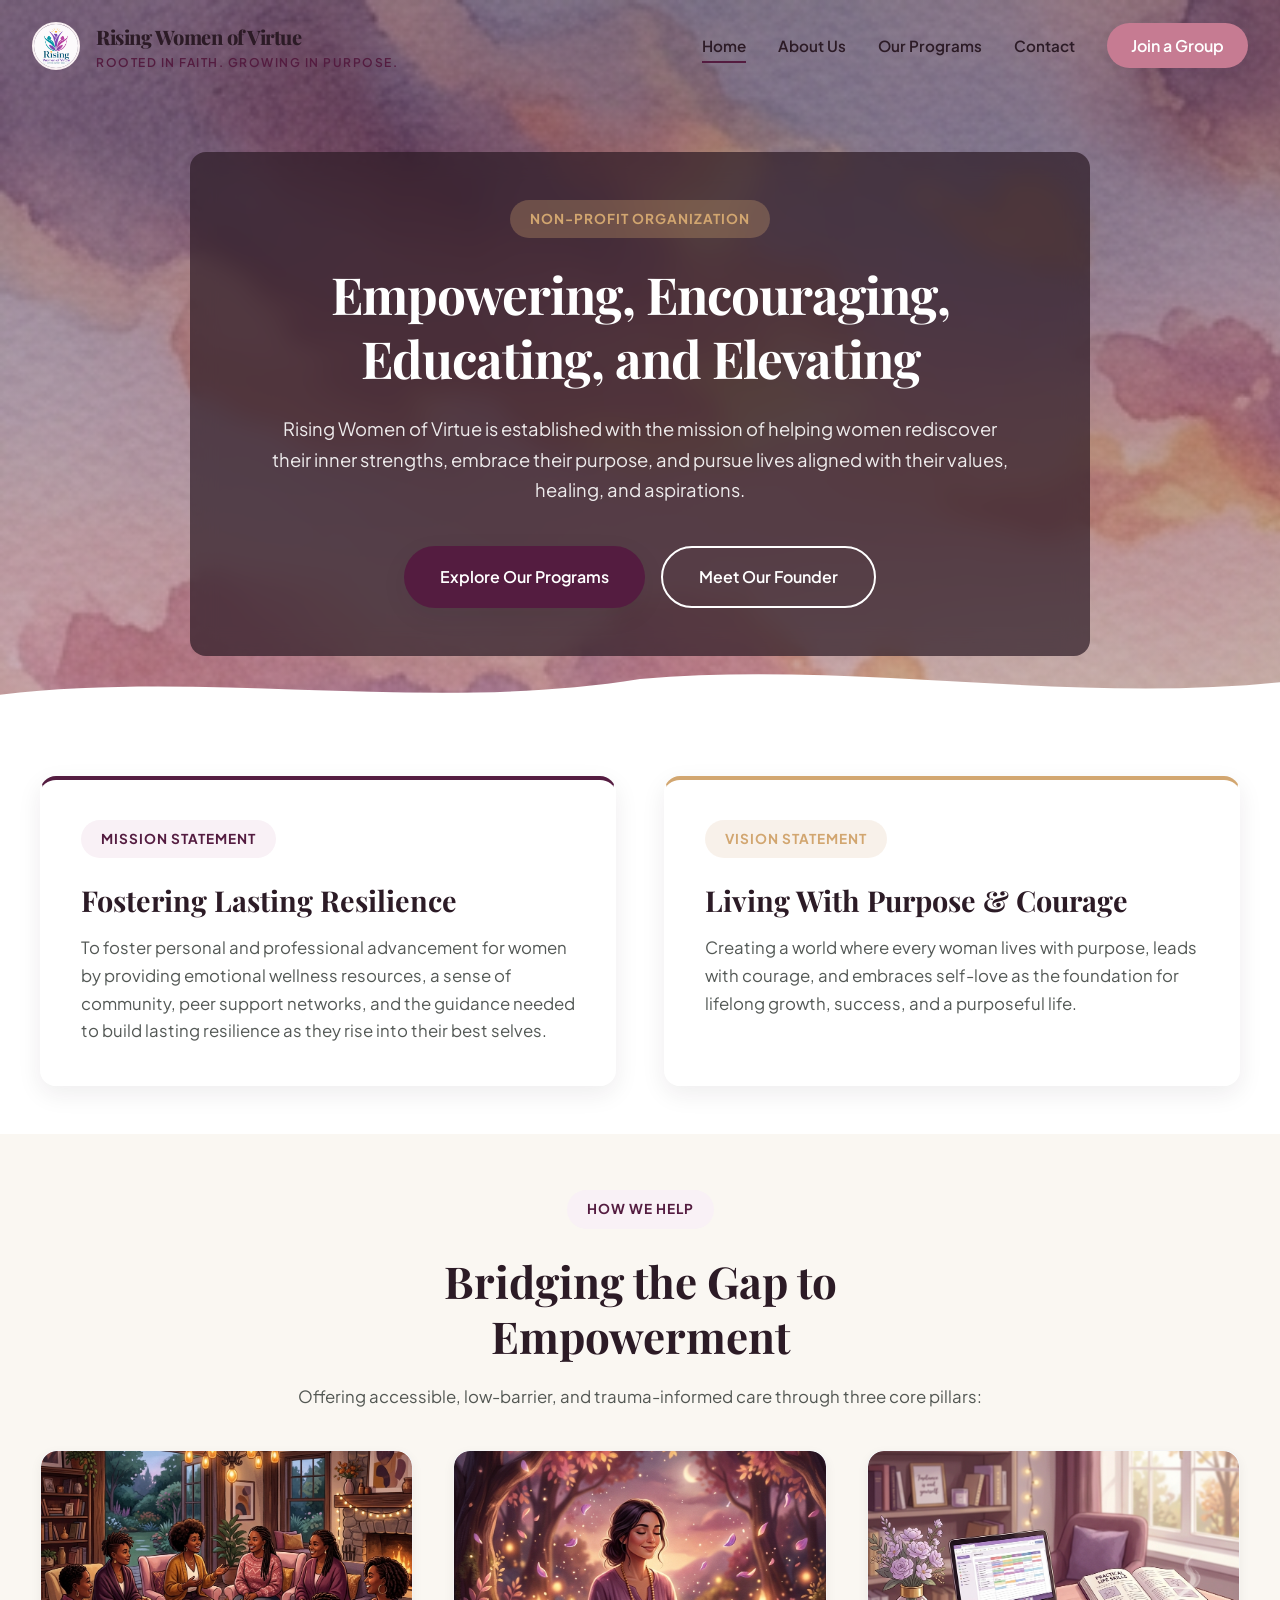
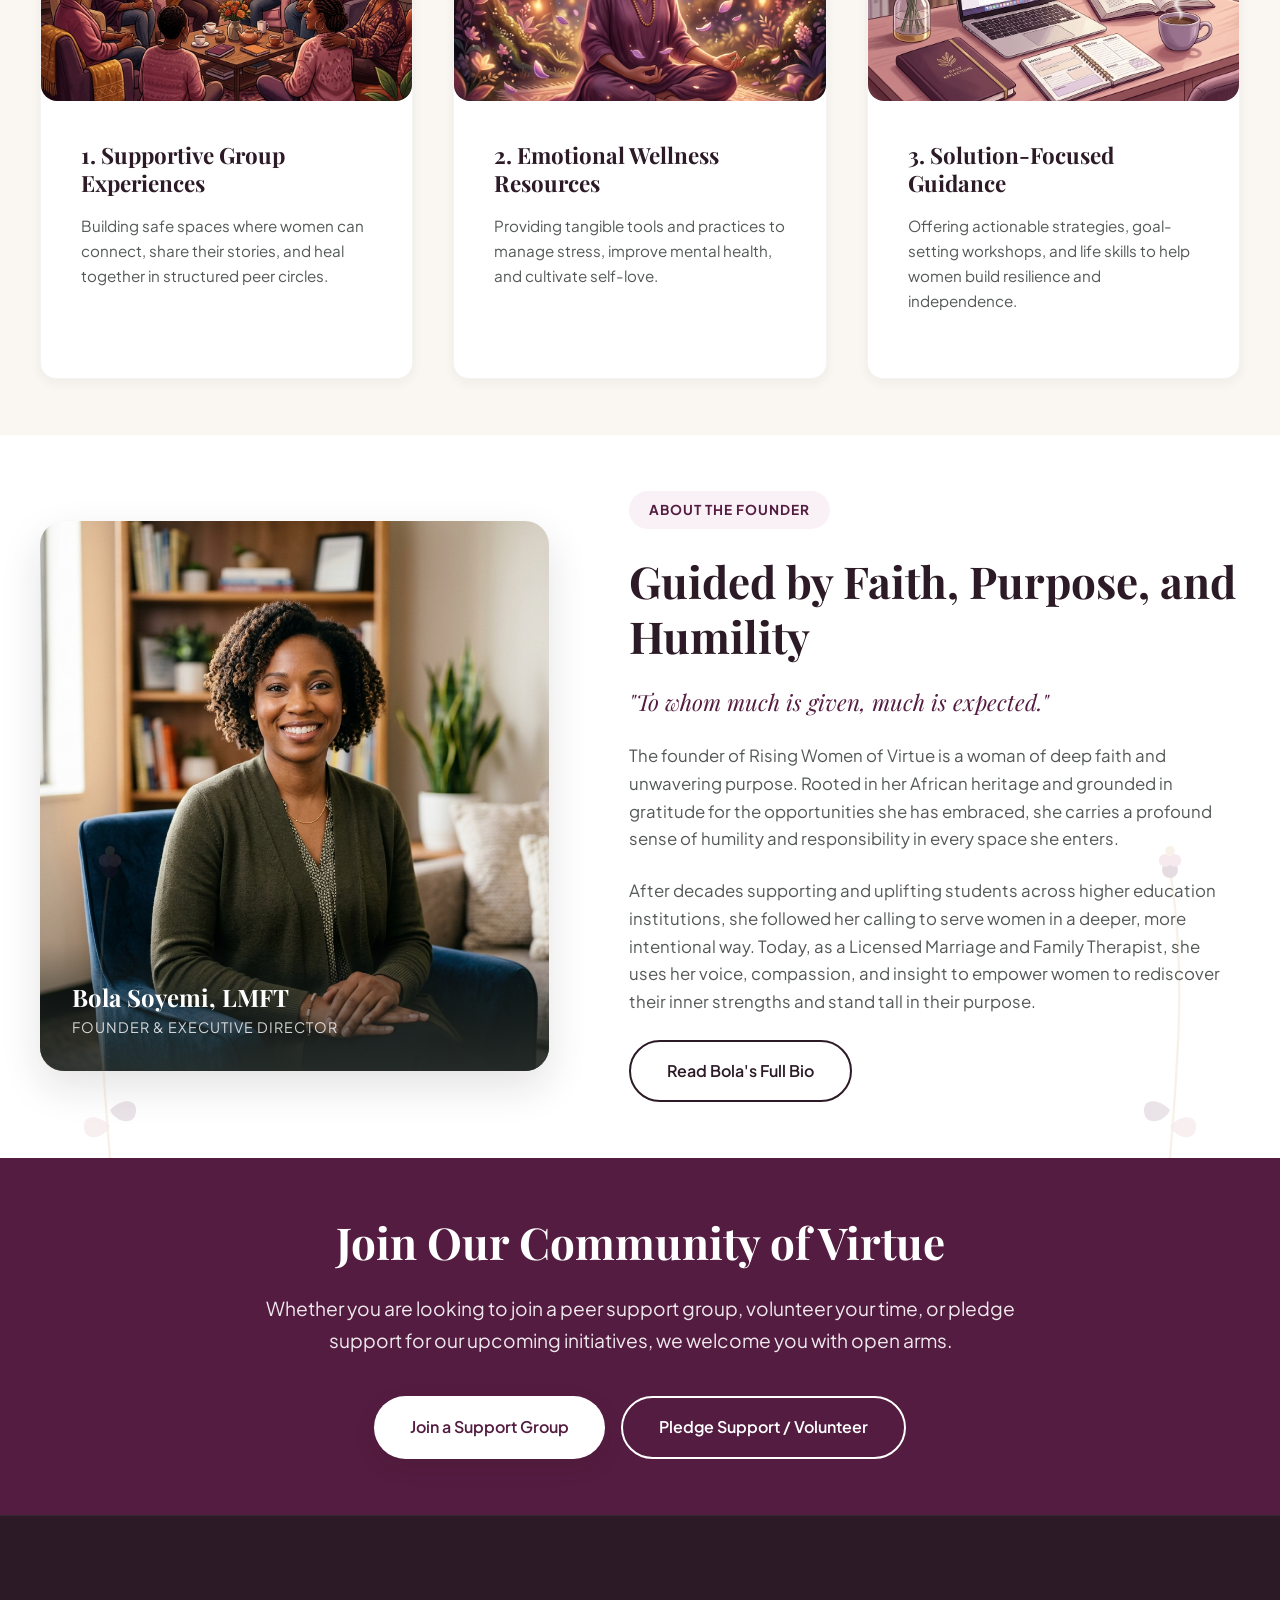
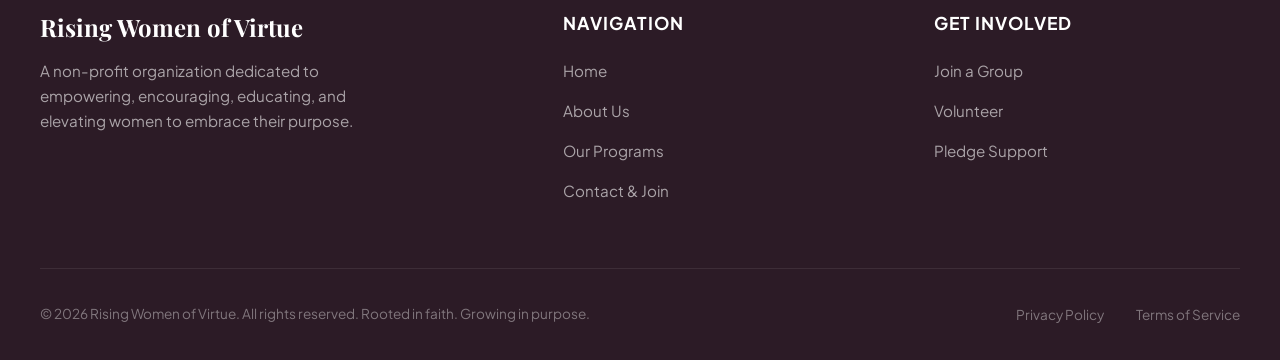
==== index.html @ 7ef5ac2f "Initial commit for Rising Women of Virtue NGO website" ====
<!DOCTYPE html>
<html lang="en">
<head>
  <meta charset="UTF-8">
  <meta name="viewport" content="width=device-width, initial-scale=1.0">
  <meta http-equiv="Cache-Control" content="no-cache, no-store, must-revalidate">
  <meta http-equiv="Pragma" content="no-cache">
  <meta http-equiv="Expires" content="0">
  <title>Rising Women of Virtue - Non-Profit Organization</title>
  <meta name="description" content="Rising Women of Virtue is a non-profit organization established to empower, encourage, educate, and elevate women as they rediscover their inner strengths and embrace their purpose.">
  <link rel="stylesheet" href="css/styles.css">
</head>
<body>

  <!-- Navigation Header -->
  <header class="header-container" id="main-header">
    <nav class="navbar">
      <a href="index.html" class="logo-wrapper">
        <img src="images/logo.png" alt="Rising Women of Virtue Logo" class="logo-img">
        <div class="logo-text">
          <span class="logo-main">Rising Women of Virtue</span>
          <span class="logo-sub">Rooted in Faith. Growing in Purpose.</span>
        </div>
      </a>
      <ul class="nav-menu" id="nav-menu">
        <li><a href="index.html" class="nav-link active">Home</a></li>
        <li><a href="about.html" class="nav-link">About Us</a></li>
        <li><a href="programs.html" class="nav-link">Our Programs</a></li>
        <li><a href="contact.html" class="nav-link">Contact</a></li>
        <li><a href="contact.html?interest=ngo" class="nav-cta">Join a Group</a></li>
      </ul>
      <div class="mobile-toggle" id="mobile-toggle">
        <span></span>
        <span></span>
        <span></span>
      </div>
    </nav>
  </header>

  <!-- Hero Landing with Animated Moving River Image Background -->
  <section class="hero-home" style="position: relative; overflow: hidden; padding-top: 9.5rem; padding-bottom: 4.5rem;">
    
    <!-- Continuous Moving River Background Image Loop -->
    <div class="moving-river-container">
      <div class="moving-river-bg"></div>
    </div>
    
    <!-- Lavender Petal Drift Overlay -->
    <div class="petal-container" style="z-index: 2;"></div>

    <div class="fade-in-element visible hero-reveal" style="position: relative; z-index: 5; background: rgba(43, 26, 36, 0.7); padding: 3rem 2.5rem; border-radius: var(--border-radius-md); backdrop-filter: blur(12px); -webkit-backdrop-filter: blur(12px); max-width: 900px; color: var(--color-white);">
      <span class="badge badge-ngo" style="background: rgba(209, 164, 112, 0.3); color: var(--color-gold);">Non-Profit Organization</span>
      <h1 style="color: var(--color-white); font-size: 3.2rem;">Empowering, Encouraging, Educating, and Elevating</h1>
      <p class="subtitle" style="color: rgba(255, 255, 255, 0.9); font-size: 1.15rem; max-width: 750px;">Rising Women of Virtue is established with the mission of helping women rediscover their inner strengths, embrace their purpose, and pursue lives aligned with their values, healing, and aspirations.</p>
      <div style="display: flex; gap: 1rem; justify-content: center; flex-wrap: wrap; margin-top: 1.5rem;">
        <a href="programs.html" class="btn btn-primary">Explore Our Programs</a>
        <a href="about.html" class="btn btn-outline" style="border-color: var(--color-white); color: var(--color-white);">Meet Our Founder</a>
      </div>
    </div>

    <!-- Flowing River Wave Divider -->
    <div class="river-divider">
      <svg viewBox="0 0 1440 120" preserveAspectRatio="none">
        <path fill="#ffffff" d="M0,65 C240,25 480,95 720,40 C960,10 1200,80 1440,45 L1440,120 L0,120 Z"></path>
      </svg>
    </div>
  </section>

  <!-- Mission & Vision Cards -->
  <section style="background-color: var(--color-white); padding-top: 3rem; padding-bottom: 3rem;">
    <div class="portal-grid">
      <div class="glass-card fade-in-element visible" style="border-top: 4px solid var(--color-terracotta);">
        <span class="badge badge-ngo">Mission Statement</span>
        <h3 style="font-size: 1.8rem; margin-bottom: 1rem;">Fostering Lasting Resilience</h3>
        <p>To foster personal and professional advancement for women by providing emotional wellness resources, a sense of community, peer support networks, and the guidance needed to build lasting resilience as they rise into their best selves.</p>
      </div>
      
      <div class="glass-card fade-in-element visible delay-100" style="border-top: 4px solid var(--color-gold);">
        <span class="badge badge-ngo" style="background-color: rgba(209, 164, 112, 0.15); color: var(--color-gold);">Vision Statement</span>
        <h3 style="font-size: 1.8rem; margin-bottom: 1rem;">Living With Purpose & Courage</h3>
        <p>Creating a world where every woman lives with purpose, leads with courage, and embraces self-love as the foundation for lifelong growth, success, and a purposeful life.</p>
      </div>
    </div>
  </section>

  <!-- Three Core Pillars -->
  <section style="background-color: var(--color-cream); padding-top: 3.5rem; padding-bottom: 3.5rem;">
    <div class="section-header fade-in-element visible">
      <span class="badge badge-ngo">How We Help</span>
      <h2>Bridging the Gap to Empowerment</h2>
      <p>Offering accessible, low-barrier, and trauma-informed care through three core pillars:</p>
    </div>

    <div class="services-grid" style="grid-template-columns: repeat(3, 1fr);">
      
      <div class="service-card fade-in-element visible">
        <div class="image-card-wrapper">
          <img src="images/pillar_empowerment_groups.png" alt="Supportive Group Experiences" class="image-card-zoom">
        </div>
        <div class="service-body">
          <h3>1. Supportive Group Experiences</h3>
          <p>Building safe spaces where women can connect, share their stories, and heal together in structured peer circles.</p>
        </div>
      </div>

      <div class="service-card fade-in-element visible delay-100">
        <div class="image-card-wrapper">
          <img src="images/pillar_emotional_wellness.png" alt="Emotional Wellness Resources" class="image-card-zoom">
        </div>
        <div class="service-body">
          <h3>2. Emotional Wellness Resources</h3>
          <p>Providing tangible tools and practices to manage stress, improve mental health, and cultivate self-love.</p>
        </div>
      </div>

      <div class="service-card fade-in-element visible delay-200">
        <div class="image-card-wrapper">
          <img src="images/pillar_life_skills.png" alt="Solution-Focused Guidance" class="image-card-zoom">
        </div>
        <div class="service-body">
          <h3>3. Solution-Focused Guidance</h3>
          <p>Offering actionable strategies, goal-setting workshops, and life skills to help women build resilience and independence.</p>
        </div>
      </div>

    </div>
  </section>

  <!-- Meet the Founder -->
  <section class="founder-intro-section" style="position: relative; overflow: hidden; background-color: var(--color-white); padding-top: 3.5rem; padding-bottom: 3.5rem;">
    <!-- Swaying Lavender Stem margin decorations -->
    <svg class="lavender-stem-decor lavender-left" viewBox="0 0 100 200" fill="none" xmlns="http://www.w3.org/2000/svg">
      <path d="M50 200 C45 140 40 80 50 20" stroke="#D1A470" stroke-width="1.5" stroke-linecap="round"/>
      <path d="M50 180 C40 170 30 175 35 185 C40 190 48 185 50 180 Z" fill="#C57B91" opacity="0.8"/>
      <path d="M50 170 C60 160 70 165 65 175 C60 180 52 175 50 170 Z" fill="#531B3F" opacity="0.8"/>
      <circle cx="50" cy="20" r="5" fill="#531B3F"/>
      <circle cx="47" cy="14" r="4" fill="#C57B91"/>
      <circle cx="53" cy="14" r="4" fill="#C57B91"/>
      <circle cx="50" cy="8" r="3" fill="#D1A470"/>
    </svg>
    
    <svg class="lavender-stem-decor lavender-right" viewBox="0 0 100 200" fill="none" xmlns="http://www.w3.org/2000/svg">
      <path d="M50 200 C45 140 40 80 50 20" stroke="#D1A470" stroke-width="1.5" stroke-linecap="round"/>
      <path d="M50 180 C40 170 30 175 35 185 C40 190 48 185 50 180 Z" fill="#C57B91" opacity="0.8"/>
      <path d="M50 170 C60 160 70 165 65 175 C60 180 52 175 50 170 Z" fill="#531B3F" opacity="0.8"/>
      <circle cx="50" cy="20" r="5" fill="#531B3F"/>
      <circle cx="47" cy="14" r="4" fill="#C57B91"/>
      <circle cx="53" cy="14" r="4" fill="#C57B91"/>
      <circle cx="50" cy="8" r="3" fill="#D1A470"/>
    </svg>

    <div class="founder-grid">
      <div class="founder-image-wrapper fade-in-element visible">
        <img src="images/founder_portrait.png" alt="Bola Soyemi portrait" class="founder-img">
        <div class="founder-caption">
          <h3>Bola Soyemi, LMFT</h3>
          <p>Founder & Executive Director</p>
        </div>
      </div>
      <div class="founder-text-content fade-in-element visible delay-200">
        <span class="badge badge-ngo">About the Founder</span>
        <h2>Guided by Faith, Purpose, and Humility</h2>
        <p class="quote">"To whom much is given, much is expected."</p>
        <p>The founder of Rising Women of Virtue is a woman of deep faith and unwavering purpose. Rooted in her African heritage and grounded in gratitude for the opportunities she has embraced, she carries a profound sense of humility and responsibility in every space she enters.</p>
        <p>After decades supporting and uplifting students across higher education institutions, she followed her calling to serve women in a deeper, more intentional way. Today, as a Licensed Marriage and Family Therapist, she uses her voice, compassion, and insight to empower women to rediscover their inner strengths and stand tall in their purpose.</p>
        <a href="about.html" class="btn btn-outline">Read Bola's Full Bio</a>
      </div>
    </div>
  </section>

  <!-- Get Involved CTA -->
  <section style="background-color: var(--color-terracotta); color: var(--color-white); text-align: center; padding: 3.5rem 2rem;">
    <div style="max-width: 800px; margin: 0 auto;" class="fade-in-element visible">
      <h2 style="color: var(--color-white); font-size: 2.75rem; margin-bottom: 1.5rem;">Join Our Community of Virtue</h2>
      <p style="color: rgba(255, 255, 255, 0.9); font-size: 1.2rem; margin-bottom: 2.5rem;">Whether you are looking to join a peer support group, volunteer your time, or pledge support for our upcoming initiatives, we welcome you with open arms.</p>
      <div style="display: flex; gap: 1rem; justify-content: center; flex-wrap: wrap;">
        <a href="contact.html?interest=ngo" class="btn btn-secondary" style="background-color: var(--color-white); color: var(--color-terracotta);">Join a Support Group</a>
        <a href="contact.html?interest=volunteer" class="btn btn-outline" style="border-color: var(--color-white); color: var(--color-white);">Pledge Support / Volunteer</a>
      </div>
    </div>
  </section>

  <!-- Footer -->
  <footer>
    <div class="footer-grid">
      <div class="footer-brand">
        <h3>Rising Women of Virtue</h3>
        <p>A non-profit organization dedicated to empowering, encouraging, educating, and elevating women to embrace their purpose.</p>
      </div>
      <div class="footer-links">
        <h4>Navigation</h4>
        <ul>
          <li><a href="index.html">Home</a></li>
          <li><a href="about.html">About Us</a></li>
          <li><a href="programs.html">Our Programs</a></li>
          <li><a href="contact.html">Contact & Join</a></li>
        </ul>
      </div>
      <div class="footer-links">
        <h4>Get Involved</h4>
        <ul>
          <li><a href="contact.html?interest=ngo">Join a Group</a></li>
          <li><a href="contact.html?interest=volunteer">Volunteer</a></li>
          <li><a href="contact.html?interest=volunteer">Pledge Support</a></li>
        </ul>
      </div>
    </div>
    
    <div class="footer-bottom">
      <p>&copy; 2026 Rising Women of Virtue. All rights reserved. Rooted in faith. Growing in purpose.</p>
      <ul class="footer-legal-links">
        <li><a href="#">Privacy Policy</a></li>
        <li><a href="#">Terms of Service</a></li>
      </ul>
    </div>
  </footer>

  <script src="js/main.js"></script>
</body>
</html>
---- css/styles.css ----
@import url('https://fonts.googleapis.com/css2?family=Playfair+Display:ital,wght@0,400..900;1,400..900&family=Plus+Jakarta+Sans:ital,wght@0,200..800;1,200..800&display=swap');

/* ==========================================================================
   CSS Custom Properties (Design System)
   ========================================================================== */
:root {
  /* Color Palette - Branded from Logo */
  --color-terracotta: hsl(322, 50%, 22%);      /* NGO Primary - Deep Plum / Burgundy */
  --color-terracotta-hover: hsl(322, 55%, 16%);
  --color-terracotta-light: hsl(322, 40%, 96%);
  
  --color-sage: hsl(342, 40%, 63%);            /* Therapy Primary - Rose Pink / Mauve */
  --color-sage-hover: hsl(342, 40%, 54%);
  --color-sage-light: hsl(342, 40%, 96%);

  --color-gold: hsl(33, 52%, 63%);             /* Accent - Antique Gold */
  
  --color-dark: hsl(322, 24%, 14%);            /* Grounded Plum-Charcoal for body text */
  --color-cream: #FAF7F2;                      /* Warm background alabaster cream */
  --color-cream-dark: #F2EDE5;                 /* Muted background warm cream */
  --color-white: #ffffff;
  
  /* Transparency utilities for Glassmorphism */
  --color-dark-glass: rgba(44, 27, 37, 0.04);
  --color-white-glass: rgba(255, 255, 255, 0.8);
  
  /* Fonts */
  --font-title: 'Playfair Display', Georgia, serif;
  --font-body: 'Plus Jakarta Sans', system-ui, -apple-system, sans-serif;
  
  /* Shadows */
  --shadow-sm: 0 4px 12px rgba(44, 27, 37, 0.05);
  --shadow-md: 0 8px 24px rgba(44, 27, 37, 0.08);
  --shadow-lg: 0 16px 40px rgba(44, 27, 37, 0.12);
  
  /* Borders */
  --border-radius-sm: 8px;
  --border-radius-md: 16px;
  --border-radius-lg: 24px;
  --border-radius-round: 50%;
  
  /* Transitions */
  --transition-fast: 0.2s ease;
  --transition-normal: 0.4s cubic-bezier(0.25, 1, 0.5, 1);
  --transition-slow: 0.8s cubic-bezier(0.25, 1, 0.5, 1);
}

/* ==========================================================================
   Reset & Base Styles
   ========================================================================== */
*, *::before, *::after {
  box-sizing: border-box;
  margin: 0;
  padding: 0;
}

html {
  scroll-behavior: smooth;
  font-size: 16px;
}

body {
  font-family: var(--font-body);
  background-color: var(--color-cream);
  color: var(--color-dark);
  line-height: 1.65;
  -webkit-font-smoothing: antialiased;
  overflow-x: hidden;
}

h1, h2, h3, h4, h5, h6 {
  font-family: var(--font-title);
  font-weight: 700;
  line-height: 1.25;
  color: var(--color-dark);
}

p {
  font-weight: 400;
  font-size: 1.05rem;
  color: rgba(40, 46, 43, 0.8);
}

a {
  color: inherit;
  text-decoration: none;
  transition: var(--transition-fast);
}

img {
  max-width: 100%;
  height: auto;
  display: block;
}

section {
  padding: 3.5rem 2rem;
  position: relative;
}

@media (max-width: 768px) {
  section {
    padding: 2.5rem 1.25rem;
  }
}

/* ==========================================================================
   Shared Layout & Navigation Header
   ========================================================================== */
.header-container {
  position: fixed;
  top: 0;
  left: 0;
  width: 100%;
  z-index: 1000;
  transition: var(--transition-normal);
}

.header-container.scrolled {
  background-color: var(--color-white-glass);
  backdrop-filter: blur(16px);
  -webkit-backdrop-filter: blur(16px);
  box-shadow: var(--shadow-sm);
  border-bottom: 1px solid rgba(40, 46, 43, 0.05);
}

.navbar {
  max-width: 1300px;
  margin: 0 auto;
  padding: 1.25rem 2rem;
  display: flex;
  justify-content: space-between;
  align-items: center;
}

.logo-wrapper {
  display: flex;
  align-items: center;
  gap: 1rem;
}

.logo-img {
  width: 48px;
  height: 48px;
  object-fit: cover;
  border-radius: var(--border-radius-round);
  border: 2px solid var(--color-sage-light);
}

.logo-text {
  display: flex;
  flex-direction: column;
}

.logo-main {
  font-family: var(--font-title);
  font-weight: 800;
  font-size: 1.25rem;
  color: var(--color-dark);
  letter-spacing: -0.5px;
}

.logo-sub {
  font-size: 0.75rem;
  font-weight: 600;
  text-transform: uppercase;
  letter-spacing: 1.5px;
  color: var(--color-terracotta);
}

.nav-menu {
  display: flex;
  list-style: none;
  gap: 2rem;
  align-items: center;
}

.nav-link {
  font-weight: 600;
  font-size: 0.95rem;
  color: var(--color-dark);
  position: relative;
  padding: 0.5rem 0;
}

.nav-link::after {
  content: '';
  position: absolute;
  bottom: 0;
  left: 0;
  width: 0;
  height: 2px;
  background-color: var(--color-terracotta);
  transition: var(--transition-fast);
}

.nav-link:hover::after,
.nav-link.active::after {
  width: 100%;
}

.nav-cta {
  background-color: var(--color-sage);
  color: var(--color-white);
  padding: 0.75rem 1.5rem;
  border-radius: 50px;
  font-weight: 600;
  transition: var(--transition-fast);
  box-shadow: var(--shadow-sm);
}

.nav-cta:hover {
  background-color: var(--color-sage-hover);
  transform: translateY(-2px);
  box-shadow: var(--shadow-md);
}

/* Mobile Nav Toggle */
.mobile-toggle {
  display: none;
  flex-direction: column;
  justify-content: space-between;
  width: 30px;
  height: 20px;
  cursor: pointer;
  z-index: 1001;
}

.mobile-toggle span {
  display: block;
  height: 2px;
  width: 100%;
  background-color: var(--color-dark);
  border-radius: 2px;
  transition: var(--transition-fast);
}

/* Mobile styles */
@media (max-width: 992px) {
  .mobile-toggle {
    display: flex;
  }
  
  .nav-menu {
    position: fixed;
    top: 0;
    right: -100%;
    width: 80%;
    max-width: 400px;
    height: 100vh;
    background-color: var(--color-cream);
    flex-direction: column;
    justify-content: center;
    padding: 3rem;
    gap: 2.5rem;
    box-shadow: var(--shadow-lg);
    transition: var(--transition-normal);
    z-index: 1000;
  }
  
  .nav-menu.open {
    right: 0;
  }
  
  .mobile-toggle.open span:nth-child(1) {
    transform: rotate(45deg) translate(5px, 5px);
  }
  
  .mobile-toggle.open span:nth-child(2) {
    opacity: 0;
  }
  
  .mobile-toggle.open span:nth-child(3) {
    transform: rotate(-45deg) translate(7px, -8px);
  }
}

/* ==========================================================================
   Buttons and Components
   ========================================================================== */
.btn {
  display: inline-flex;
  align-items: center;
  justify-content: center;
  padding: 1rem 2.25rem;
  border-radius: 50px;
  font-weight: 600;
  font-size: 1rem;
  cursor: pointer;
  transition: var(--transition-fast);
  border: none;
  gap: 0.5rem;
}

.btn-primary {
  background-color: var(--color-terracotta);
  color: var(--color-white);
  box-shadow: var(--shadow-md);
}

.btn-primary:hover {
  background-color: var(--color-terracotta-hover);
  transform: translateY(-3px);
  box-shadow: var(--shadow-lg);
}

.btn-secondary {
  background-color: var(--color-sage);
  color: var(--color-white);
  box-shadow: var(--shadow-md);
}

.btn-secondary:hover {
  background-color: var(--color-sage-hover);
  transform: translateY(-3px);
  box-shadow: var(--shadow-lg);
}

.btn-outline {
  background-color: transparent;
  color: var(--color-dark);
  border: 2px solid var(--color-dark);
}

.btn-outline:hover {
  background-color: var(--color-dark);
  color: var(--color-cream);
  transform: translateY(-3px);
}

.badge {
  display: inline-block;
  padding: 0.5rem 1.25rem;
  border-radius: 50px;
  font-weight: 700;
  font-size: 0.85rem;
  text-transform: uppercase;
  letter-spacing: 1px;
  margin-bottom: 1.5rem;
}

.badge-ngo {
  background-color: var(--color-terracotta-light);
  color: var(--color-terracotta);
}

.badge-therapy {
  background-color: var(--color-sage-light);
  color: var(--color-sage);
}

/* Glass Card */
.glass-card {
  background: var(--color-white-glass);
  backdrop-filter: blur(12px);
  -webkit-backdrop-filter: blur(12px);
  border: 1px solid rgba(255, 255, 255, 0.4);
  border-radius: var(--border-radius-md);
  padding: 2.5rem;
  box-shadow: var(--shadow-md);
  transition: var(--transition-normal);
}

.glass-card:hover {
  transform: translateY(-5px);
  box-shadow: var(--shadow-lg);
  border-color: rgba(255, 255, 255, 0.8);
}

/* ==========================================================================
   Home Page Specific Styles
   ========================================================================== */
/* Hero Section */
.hero-home {
  padding-top: 9rem;
  padding-bottom: 4rem;
  text-align: center;
  background: linear-gradient(180deg, var(--color-cream-dark) 0%, var(--color-cream) 100%);
  display: flex;
  flex-direction: column;
  align-items: center;
  justify-content: center;
}

.hero-home h1 {
  font-size: 3.5rem;
  max-width: 900px;
  margin: 0 auto 1.5rem;
  letter-spacing: -1px;
}

.hero-home .subtitle {
  font-size: 1.25rem;
  max-width: 650px;
  margin: 0 auto 2.5rem;
  color: rgba(40, 46, 43, 0.7);
}

@media (max-width: 768px) {
  .hero-home {
    padding-top: 9rem;
    padding-bottom: 4rem;
  }
  .hero-home h1 {
    font-size: 2.25rem;
  }
  .hero-home .subtitle {
    font-size: 1.1rem;
  }
}

/* Dual Portal Split */
.dual-portal-section {
  padding-top: 2rem;
  background-color: var(--color-cream);
}

.portal-grid {
  display: grid;
  grid-template-columns: 1fr 1fr;
  gap: 3rem;
  max-width: 1200px;
  margin: 0 auto;
}

@media (max-width: 992px) {
  .portal-grid {
    grid-template-columns: 1fr;
    gap: 2.5rem;
  }
}

.portal-card {
  border-radius: var(--border-radius-lg);
  overflow: hidden;
  position: relative;
  display: flex;
  flex-direction: column;
  height: 100%;
  box-shadow: var(--shadow-md);
  transition: var(--transition-normal);
  background-color: var(--color-white);
  border: 1px solid rgba(40, 46, 43, 0.05);
}

.portal-card::before {
  content: '';
  position: absolute;
  top: 0;
  left: 0;
  width: 100%;
  height: 8px;
}

.portal-ngo::before {
  background-color: var(--color-terracotta);
}

.portal-therapy::before {
  background-color: var(--color-sage);
}

.portal-card:hover {
  transform: translateY(-8px);
  box-shadow: var(--shadow-lg);
}

.portal-content {
  padding: 3.5rem 3rem 3rem;
  display: flex;
  flex-direction: column;
  flex-grow: 1;
}

.portal-content h2 {
  font-size: 2.2rem;
  margin-bottom: 1.25rem;
  line-height: 1.2;
}

.portal-content p {
  margin-bottom: 2rem;
  font-size: 1.1rem;
  flex-grow: 1;
}

.portal-features {
  list-style: none;
  margin-bottom: 2.5rem;
  display: flex;
  flex-direction: column;
  gap: 0.85rem;
}

.portal-features li {
  display: flex;
  align-items: center;
  gap: 0.75rem;
  font-weight: 500;
  font-size: 1rem;
}

.portal-features li::before {
  content: "✦";
  font-size: 0.85rem;
}

.portal-ngo .portal-features li::before {
  color: var(--color-terracotta);
}

.portal-therapy .portal-features li::before {
  color: var(--color-sage);
}

/* Conspicuous Connection Bar */
.conspicuous-banner {
  background-color: var(--color-cream-dark);
  border-top: 1px solid rgba(40, 46, 43, 0.05);
  border-bottom: 1px solid rgba(40, 46, 43, 0.05);
  padding: 3rem 2rem;
  text-align: center;
}

.conspicuous-banner-content {
  max-width: 900px;
  margin: 0 auto;
  display: flex;
  flex-direction: column;
  align-items: center;
  gap: 1rem;
}

.conspicuous-banner h3 {
  font-size: 1.5rem;
  font-family: var(--font-body);
  font-weight: 600;
}

.conspicuous-banner p {
  font-size: 1rem;
  max-width: 700px;
}

.conspicuous-link {
  font-weight: 700;
  color: var(--color-sage);
  border-bottom: 2px solid var(--color-sage);
  transition: var(--transition-fast);
}

.conspicuous-link:hover {
  color: var(--color-terracotta);
  border-color: var(--color-terracotta);
}

/* Founder Highlight */
.founder-intro-section {
  background-color: var(--color-white);
}

.founder-grid {
  display: grid;
  grid-template-columns: 1fr 1.2fr;
  gap: 5rem;
  max-width: 1200px;
  margin: 0 auto;
  align-items: center;
}

@media (max-width: 992px) {
  .founder-grid {
    grid-template-columns: 1fr;
    gap: 3rem;
  }
}

.founder-image-wrapper {
  position: relative;
  border-radius: var(--border-radius-lg);
  overflow: hidden;
  box-shadow: var(--shadow-lg);
}

.founder-img {
  width: 100%;
  height: 550px;
  object-fit: cover;
  transition: var(--transition-slow);
}

.founder-image-wrapper:hover .founder-img {
  transform: scale(1.05);
}

.founder-caption {
  position: absolute;
  bottom: 0;
  left: 0;
  width: 100%;
  background: linear-gradient(360deg, rgba(40, 46, 43, 0.9) 0%, rgba(40, 46, 43, 0) 100%);
  padding: 2.5rem 2rem 2rem;
  color: var(--color-white);
}

.founder-caption h3 {
  color: var(--color-white);
  font-size: 1.5rem;
  margin-bottom: 0.25rem;
}

.founder-caption p {
  color: rgba(255, 255, 255, 0.8);
  font-size: 0.9rem;
  text-transform: uppercase;
  letter-spacing: 1px;
}

.founder-text-content h2 {
  font-size: 2.75rem;
  margin-bottom: 1.5rem;
}

.founder-text-content .quote {
  font-family: var(--font-title);
  font-size: 1.4rem;
  font-style: italic;
  color: var(--color-terracotta);
  margin-bottom: 1.5rem;
  line-height: 1.4;
}

.founder-text-content p {
  margin-bottom: 1.5rem;
}

/* ==========================================================================
   NGO Page Specific Styles
   ========================================================================== */
.hero-ngo {
  background: linear-gradient(135deg, var(--color-terracotta-light) 0%, var(--color-cream) 100%);
  padding-top: 8rem;
  padding-bottom: 3.5rem;
}

.hero-ngo-content {
  max-width: 1000px;
  margin: 0 auto;
}

.hero-ngo-content h1 {
  font-size: 3.5rem;
  margin-bottom: 1.5rem;
}

.hero-ngo-content p {
  font-size: 1.25rem;
  max-width: 750px;
}

.pillar-section {
  background-color: var(--color-white);
}

.section-header {
  text-align: center;
  max-width: 700px;
  margin: 0 auto 2.5rem;
}

.section-header h2 {
  font-size: 2.75rem;
  margin-bottom: 1.25rem;
}

.pillar-grid {
  display: grid;
  grid-template-columns: repeat(3, 1fr);
  gap: 2.5rem;
  max-width: 1200px;
  margin: 0 auto;
}

@media (max-width: 992px) {
  .pillar-grid {
    grid-template-columns: 1fr;
  }
}

.pillar-card {
  padding: 3rem 2rem;
  background-color: var(--color-cream);
  border-radius: var(--border-radius-md);
  box-shadow: var(--shadow-sm);
  transition: var(--transition-normal);
  border: 1px solid rgba(40, 46, 43, 0.02);
}

.pillar-card:hover {
  transform: translateY(-5px);
  box-shadow: var(--shadow-md);
  background-color: var(--color-white);
  border-color: var(--color-terracotta-light);
}

.pillar-icon {
  width: 50px;
  height: 50px;
  border-radius: var(--border-radius-round);
  background-color: var(--color-terracotta-light);
  display: flex;
  align-items: center;
  justify-content: center;
  margin-bottom: 1.75rem;
  color: var(--color-terracotta);
  font-weight: 700;
  font-size: 1.25rem;
}

.pillar-card h3 {
  font-size: 1.4rem;
  margin-bottom: 1rem;
}

.philosophy-banner {
  background-color: var(--color-dark);
  color: var(--color-white);
  padding: 6rem 2rem;
  text-align: center;
}

.philosophy-content {
  max-width: 900px;
  margin: 0 auto;
}

.philosophy-content h2 {
  color: var(--color-white);
  font-size: 2.5rem;
  margin-bottom: 2rem;
}

.philosophy-content p {
  color: rgba(255, 255, 255, 0.8);
  font-size: 1.2rem;
  line-height: 1.8;
}

/* ==========================================================================
   Therapy Page Specific Styles
   ========================================================================== */
.hero-therapy {
  background: linear-gradient(135deg, var(--color-sage-light) 0%, var(--color-cream) 100%);
  padding-top: 12rem;
  padding-bottom: 6rem;
}

.hero-therapy-content {
  max-width: 1000px;
  margin: 0 auto;
}

.hero-therapy-content h1 {
  font-size: 3.5rem;
  margin-bottom: 1.5rem;
}

.hero-therapy-content p {
  font-size: 1.25rem;
  max-width: 750px;
}

.services-grid {
  display: grid;
  grid-template-columns: repeat(3, 1fr);
  gap: 2.5rem;
  max-width: 1200px;
  margin: 0 auto;
}

@media (max-width: 992px) {
  .services-grid {
    grid-template-columns: 1fr;
  }
}

.service-card {
  background-color: var(--color-white);
  border-radius: var(--border-radius-md);
  overflow: hidden;
  box-shadow: var(--shadow-sm);
  transition: var(--transition-normal);
  border: 1px solid rgba(40, 46, 43, 0.05);
  display: flex;
  flex-direction: column;
}

.service-card:hover {
  transform: translateY(-8px);
  box-shadow: var(--shadow-lg);
  border-color: var(--color-sage);
}

.service-image {
  height: 200px;
  background-color: var(--color-sage-light);
  display: flex;
  align-items: center;
  justify-content: center;
  font-size: 4rem;
}

.service-body {
  padding: 2.5rem;
  display: flex;
  flex-direction: column;
  flex-grow: 1;
}

.service-body h3 {
  font-size: 1.4rem;
  margin-bottom: 1rem;
}

.service-body p {
  font-size: 0.95rem;
  margin-bottom: 1.5rem;
  flex-grow: 1;
}

.service-price {
  font-size: 1.15rem;
  font-weight: 700;
  color: var(--color-sage);
  border-top: 1px solid rgba(40, 46, 43, 0.05);
  padding-top: 1.25rem;
  margin-top: auto;
}

/* ==========================================================================
   Contact Page Specific Styles
   ========================================================================== */
.contact-container {
  display: grid;
  grid-template-columns: 1fr 1.5fr;
  gap: 5rem;
  max-width: 1200px;
  margin: 0 auto;
}

@media (max-width: 992px) {
  .contact-container {
    grid-template-columns: 1fr;
    gap: 4rem;
  }
}

.contact-info-block {
  display: flex;
  flex-direction: column;
  gap: 2.5rem;
}

.contact-info-block h2 {
  font-size: 2.5rem;
}

.contact-details {
  display: flex;
  flex-direction: column;
  gap: 1.5rem;
}

.info-item {
  display: flex;
  align-items: flex-start;
  gap: 1rem;
}

.info-icon {
  width: 40px;
  height: 40px;
  background-color: var(--color-sage-light);
  border-radius: var(--border-radius-round);
  display: flex;
  align-items: center;
  justify-content: center;
  color: var(--color-sage);
  flex-shrink: 0;
  font-weight: bold;
}

.info-text h3 {
  font-size: 1rem;
  font-family: var(--font-body);
  font-weight: 700;
  margin-bottom: 0.25rem;
}

.info-text p {
  font-size: 0.95rem;
}

/* Forms styling */
.form-group {
  margin-bottom: 1.5rem;
}

.form-label {
  display: block;
  font-weight: 600;
  font-size: 0.9rem;
  margin-bottom: 0.5rem;
  color: var(--color-dark);
}

.form-control {
  width: 100%;
  padding: 1rem 1.25rem;
  border-radius: var(--border-radius-sm);
  border: 1px solid rgba(40, 46, 43, 0.15);
  background-color: var(--color-cream);
  font-family: var(--font-body);
  font-size: 0.95rem;
  transition: var(--transition-fast);
  color: var(--color-dark);
}

.form-control:focus {
  outline: none;
  border-color: var(--color-sage);
  background-color: var(--color-white);
  box-shadow: 0 0 0 4px rgba(95, 125, 109, 0.1);
}

textarea.form-control {
  resize: vertical;
  min-height: 150px;
}

/* ==========================================================================
   Footer
   ========================================================================== */
footer {
  background-color: var(--color-dark);
  color: var(--color-white);
  padding: 6rem 2rem 2rem;
  border-top: 1px solid rgba(255, 255, 255, 0.05);
}

.footer-grid {
  display: grid;
  grid-template-columns: 1.5fr 1fr 1fr;
  gap: 4rem;
  max-width: 1200px;
  margin: 0 auto 4rem;
}

@media (max-width: 768px) {
  .footer-grid {
    grid-template-columns: 1fr;
    gap: 3rem;
  }
}

.footer-brand h3 {
  color: var(--color-white);
  font-size: 1.5rem;
  margin-bottom: 1rem;
}

.footer-brand p {
  color: rgba(255, 255, 255, 0.6);
  font-size: 0.95rem;
  margin-bottom: 1.5rem;
  max-width: 320px;
}

.footer-links h4 {
  color: var(--color-white);
  font-size: 1.1rem;
  font-family: var(--font-body);
  font-weight: 700;
  margin-bottom: 1.5rem;
  text-transform: uppercase;
  letter-spacing: 1px;
}

.footer-links ul {
  list-style: none;
  display: flex;
  flex-direction: column;
  gap: 0.85rem;
}

.footer-links a {
  color: rgba(255, 255, 255, 0.6);
  font-size: 0.95rem;
  transition: var(--transition-fast);
}

.footer-links a:hover {
  color: var(--color-terracotta);
  padding-left: 5px;
}

.footer-bottom {
  border-top: 1px solid rgba(255, 255, 255, 0.08);
  padding-top: 2rem;
  max-width: 1200px;
  margin: 0 auto;
  display: flex;
  justify-content: space-between;
  align-items: center;
  flex-wrap: wrap;
  gap: 1.5rem;
}

.footer-bottom p {
  color: rgba(255, 255, 255, 0.4);
  font-size: 0.85rem;
}

.footer-legal-links {
  display: flex;
  gap: 2rem;
  list-style: none;
}

.footer-legal-links a {
  color: rgba(255, 255, 255, 0.4);
  font-size: 0.85rem;
}

.footer-legal-links a:hover {
  color: var(--color-white);
}

.credential-disclaimer {
  max-width: 1200px;
  margin: 1.5rem auto 0;
  padding: 1.5rem;
  border-radius: var(--border-radius-sm);
  background-color: rgba(255, 255, 255, 0.02);
  border: 1px solid rgba(255, 255, 255, 0.04);
}

.credential-disclaimer p {
  color: rgba(255, 255, 255, 0.45);
  font-size: 0.8rem;
  line-height: 1.5;
}

/* ==========================================================================
   Animations Utilities & Organic Effects
   ========================================================================== */
.fade-in-element {
  opacity: 0;
  transform: translateY(20px);
  transition: opacity 0.8s cubic-bezier(0.25, 1, 0.5, 1), transform 0.8s cubic-bezier(0.25, 1, 0.5, 1);
}

.fade-in-element.visible {
  opacity: 1;
  transform: translateY(0);
}

.delay-100 { transition-delay: 0.1s; }
.delay-200 { transition-delay: 0.2s; }
.delay-300 { transition-delay: 0.3s; }

/* 1. Ken Burns Effect (Therapeutic background zoom) */
.ken-burns-bg {
  transform-origin: center center;
  animation: ken-burns 40s ease-in-out infinite alternate;
}

@keyframes ken-burns {
  0% { transform: scale(1.0); }
  100% { transform: scale(1.1); }
}

/* 2. Flowing River wave dividers */
.river-divider {
  position: absolute;
  bottom: -1px;
  left: 0;
  width: 100%;
  overflow: hidden;
  line-height: 0;
  z-index: 10;
  pointer-events: none;
}

.river-divider svg {
  position: relative;
  display: block;
  width: 100%;
  height: 75px;
}

.wave-path {
  animation: flow-wave 20s cubic-bezier(0.36, 0.07, 0.19, 0.97) infinite;
  transform-origin: center bottom;
}

.wave-path-1 {
  fill: rgba(83, 27, 63, 0.15); /* Plum Tint */
  animation-duration: 14s;
}

.wave-path-2 {
  fill: rgba(197, 123, 145, 0.25); /* Rose Tint */
  animation-duration: 20s;
  animation-delay: -3s;
}

.wave-path-3 {
  fill: rgba(209, 164, 112, 0.2); /* Gold Tint */
  animation-duration: 28s;
  animation-delay: -7s;
}

.wave-path-4 {
  fill: var(--color-white); /* White base matches the white section background below */
  animation-duration: 17s;
}

@keyframes flow-wave {
  0% {
    transform: translateX(0) scaleY(1);
  }
  50% {
    transform: translateX(-15%) scaleY(0.9);
  }
  100% {
    transform: translateX(-30%) scaleY(1);
  }
}

/* 3. Swaying Lavender Stems (Margin SVGs) */
.lavender-stem-decor {
  position: absolute;
  bottom: 0;
  width: 180px;
  height: 320px;
  opacity: 0.15;
  pointer-events: none;
  z-index: 5;
  transform-origin: bottom center;
  animation: wind-sway 8s ease-in-out infinite;
}

.lavender-left {
  left: 20px;
}

.lavender-right {
  right: 20px;
  transform: scaleX(-1);
  animation-delay: -3s;
}

@keyframes wind-sway {
  0%, 100% {
    transform: rotate(0deg) translateY(0);
  }
  50% {
    transform: rotate(3.5deg) translateY(-2px);
  }
}

/* 4. Lavender Petal Drift Effect */
.petal-container {
  position: absolute;
  top: 0;
  left: 0;
  width: 100%;
  height: 100%;
  overflow: hidden;
  pointer-events: none;
  z-index: 2;
}

.petal {
  position: absolute;
  display: block;
  background: linear-gradient(135deg, var(--color-sage) 0%, var(--color-terracotta) 100%);
  border-radius: 0 150px 150px 150px; /* Stylized leaf petal shape */
  opacity: 0;
  pointer-events: none;
  will-change: transform, opacity;
  animation: petal-fall linear infinite;
}

@keyframes petal-fall {
  0% {
    top: -10%;
    transform: translateX(0) rotate(0deg) scale(0.6);
    opacity: 0;
  }
  15% {
    opacity: 0.75;
  }
  85% {
    opacity: 0.75;
  }
  100% {
    top: 110%;
    transform: translateX(140px) rotate(320deg) scale(0.9);
    opacity: 0;
  }
}

/* 5. Smooth Text Reveal for Hero Titles */
.hero-reveal {
  opacity: 0;
  transform: translateY(15px);
  animation: text-reveal 1.2s cubic-bezier(0.25, 1, 0.5, 1) forwards;
}

@keyframes text-reveal {
  to {
    opacity: 1;
    transform: translateY(0);
  }
}

/* 6. Moving River Image Background (Seamless Loop) */
.moving-river-container {
  position: absolute;
  top: 0;
  left: 0;
  width: 100%;
  height: 100%;
  overflow: hidden;
  z-index: 1;
}

.moving-river-bg {
  position: absolute;
  top: 0;
  left: 0;
  width: 250%;
  height: 100%;
  background-image: linear-gradient(180deg, rgba(43, 26, 36, 0.45) 0%, rgba(83, 27, 63, 0.3) 100%), url('../images/river_flow.png');
  background-size: cover;
  background-repeat: repeat-x;
  animation: move-river 40s linear infinite;
  will-change: transform;
}

@keyframes move-river {
  0% {
    transform: translate3d(0, 0, 0);
  }
  100% {
    transform: translate3d(-40%, 0, 0);
  }
}

/* 7. Image Card Hover Zoom */
.image-card-wrapper {
  overflow: hidden;
  border-radius: var(--border-radius-md);
  position: relative;
}

.image-card-zoom {
  width: 100%;
  height: 250px;
  object-fit: cover;
  transition: transform 0.6s cubic-bezier(0.25, 1, 0.5, 1);
}

.image-card-wrapper:hover .image-card-zoom {
  transform: scale(1.08);
}
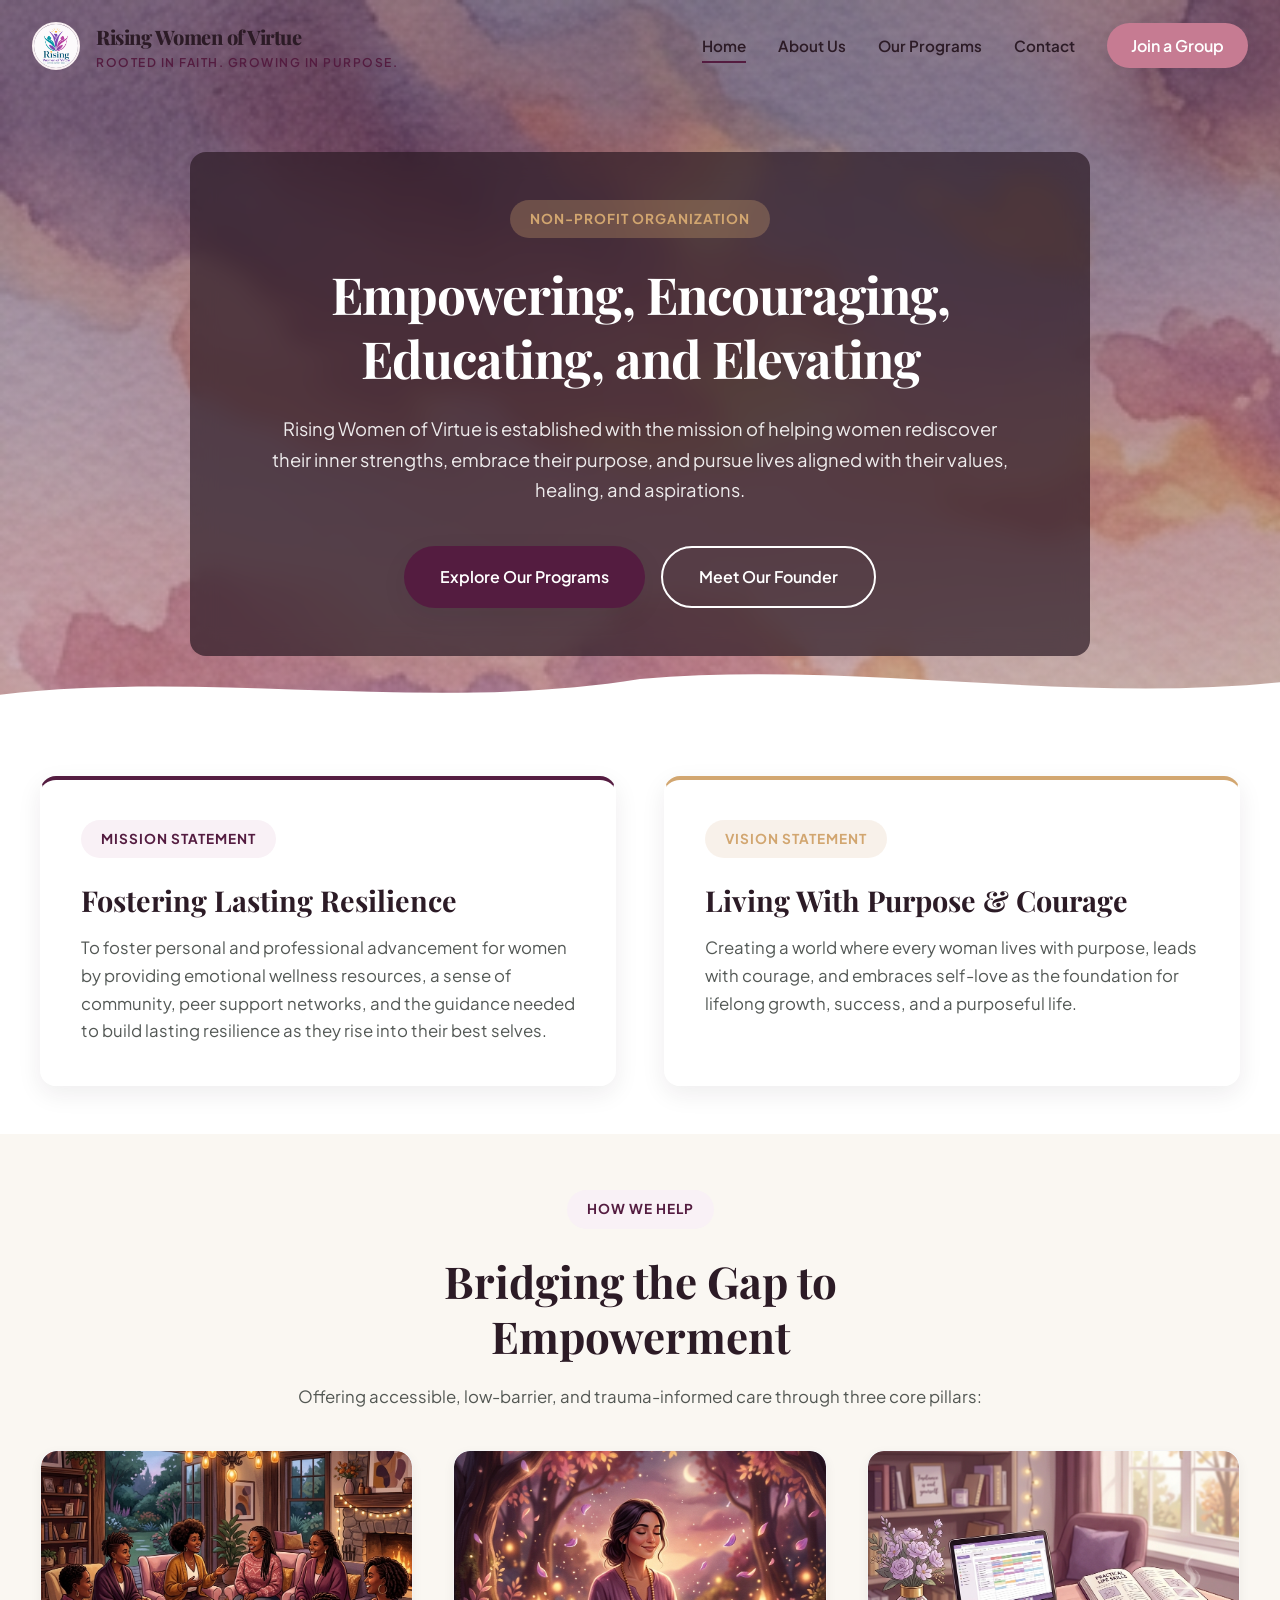
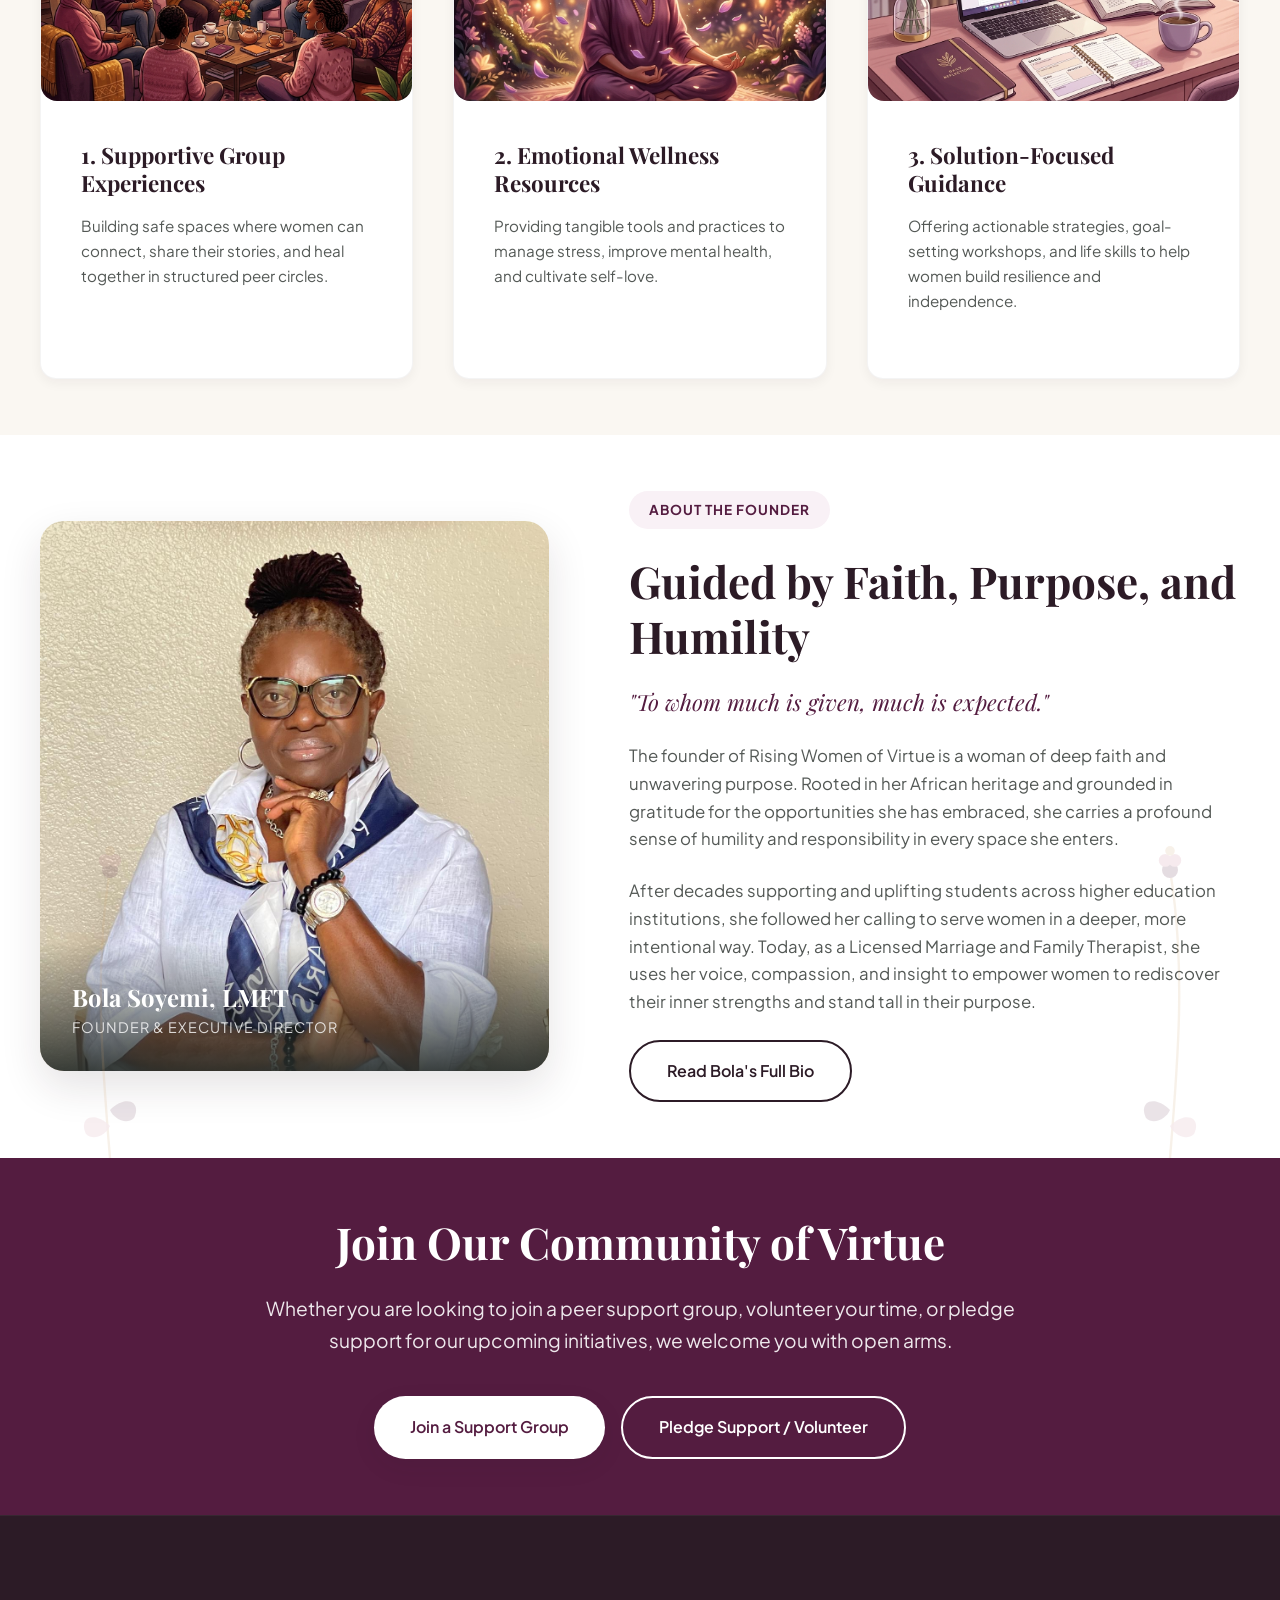
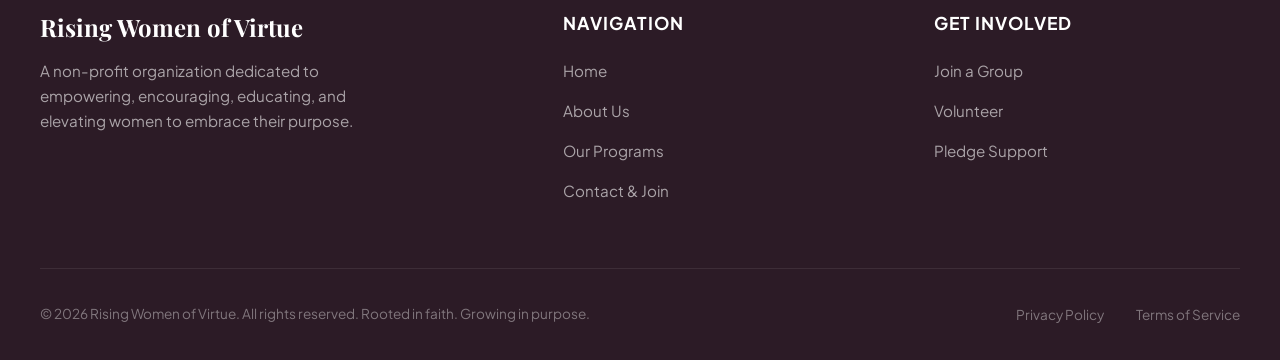
==== commit c77f6a4f: "Update founder image to Bola Soyemi portrait" ====
--- a/index.html
+++ b/index.html
@@ -151,7 +151,7 @@
 
     <div class="founder-grid">
       <div class="founder-image-wrapper fade-in-element visible">
-        <img src="images/founder_portrait.png" alt="Bola Soyemi portrait" class="founder-img">
+        <img src="images/bola.jpeg" alt="Bola Soyemi portrait" class="founder-img">
         <div class="founder-caption">
           <h3>Bola Soyemi, LMFT</h3>
           <p>Founder & Executive Director</p>
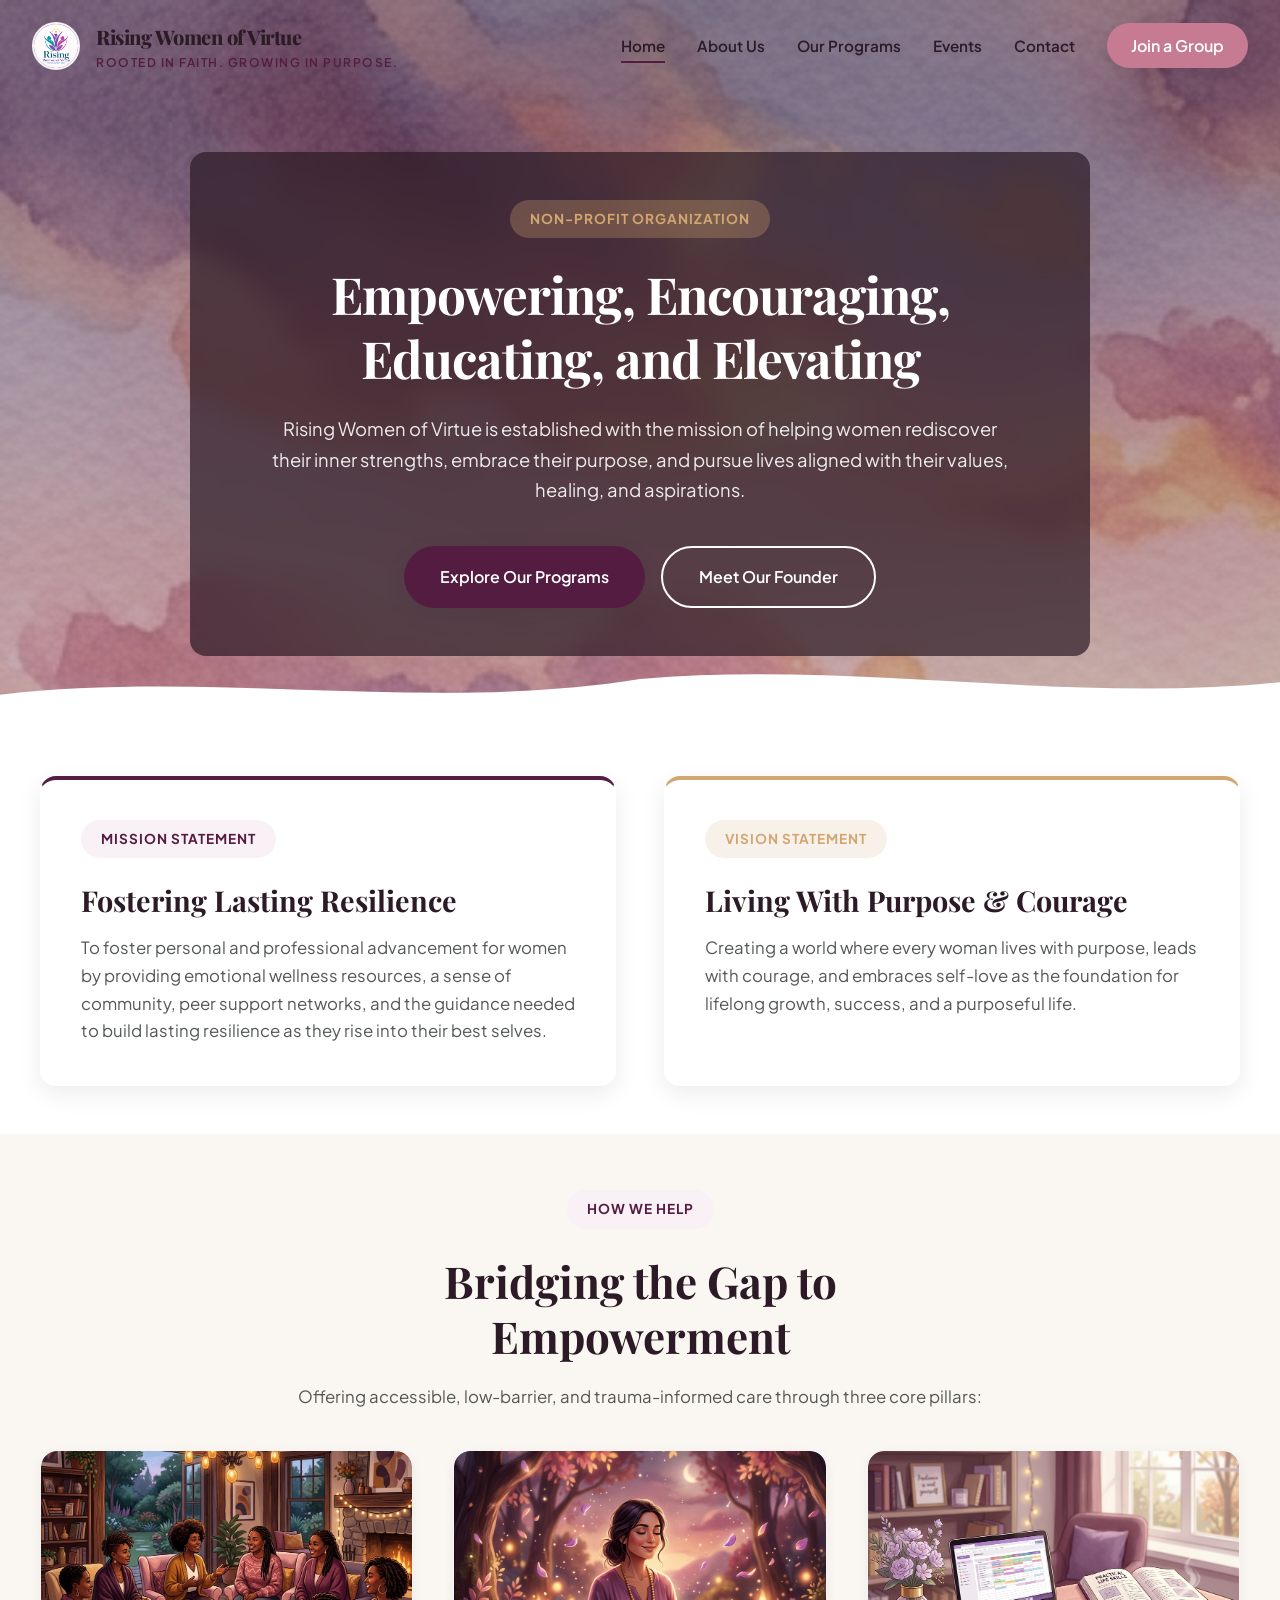
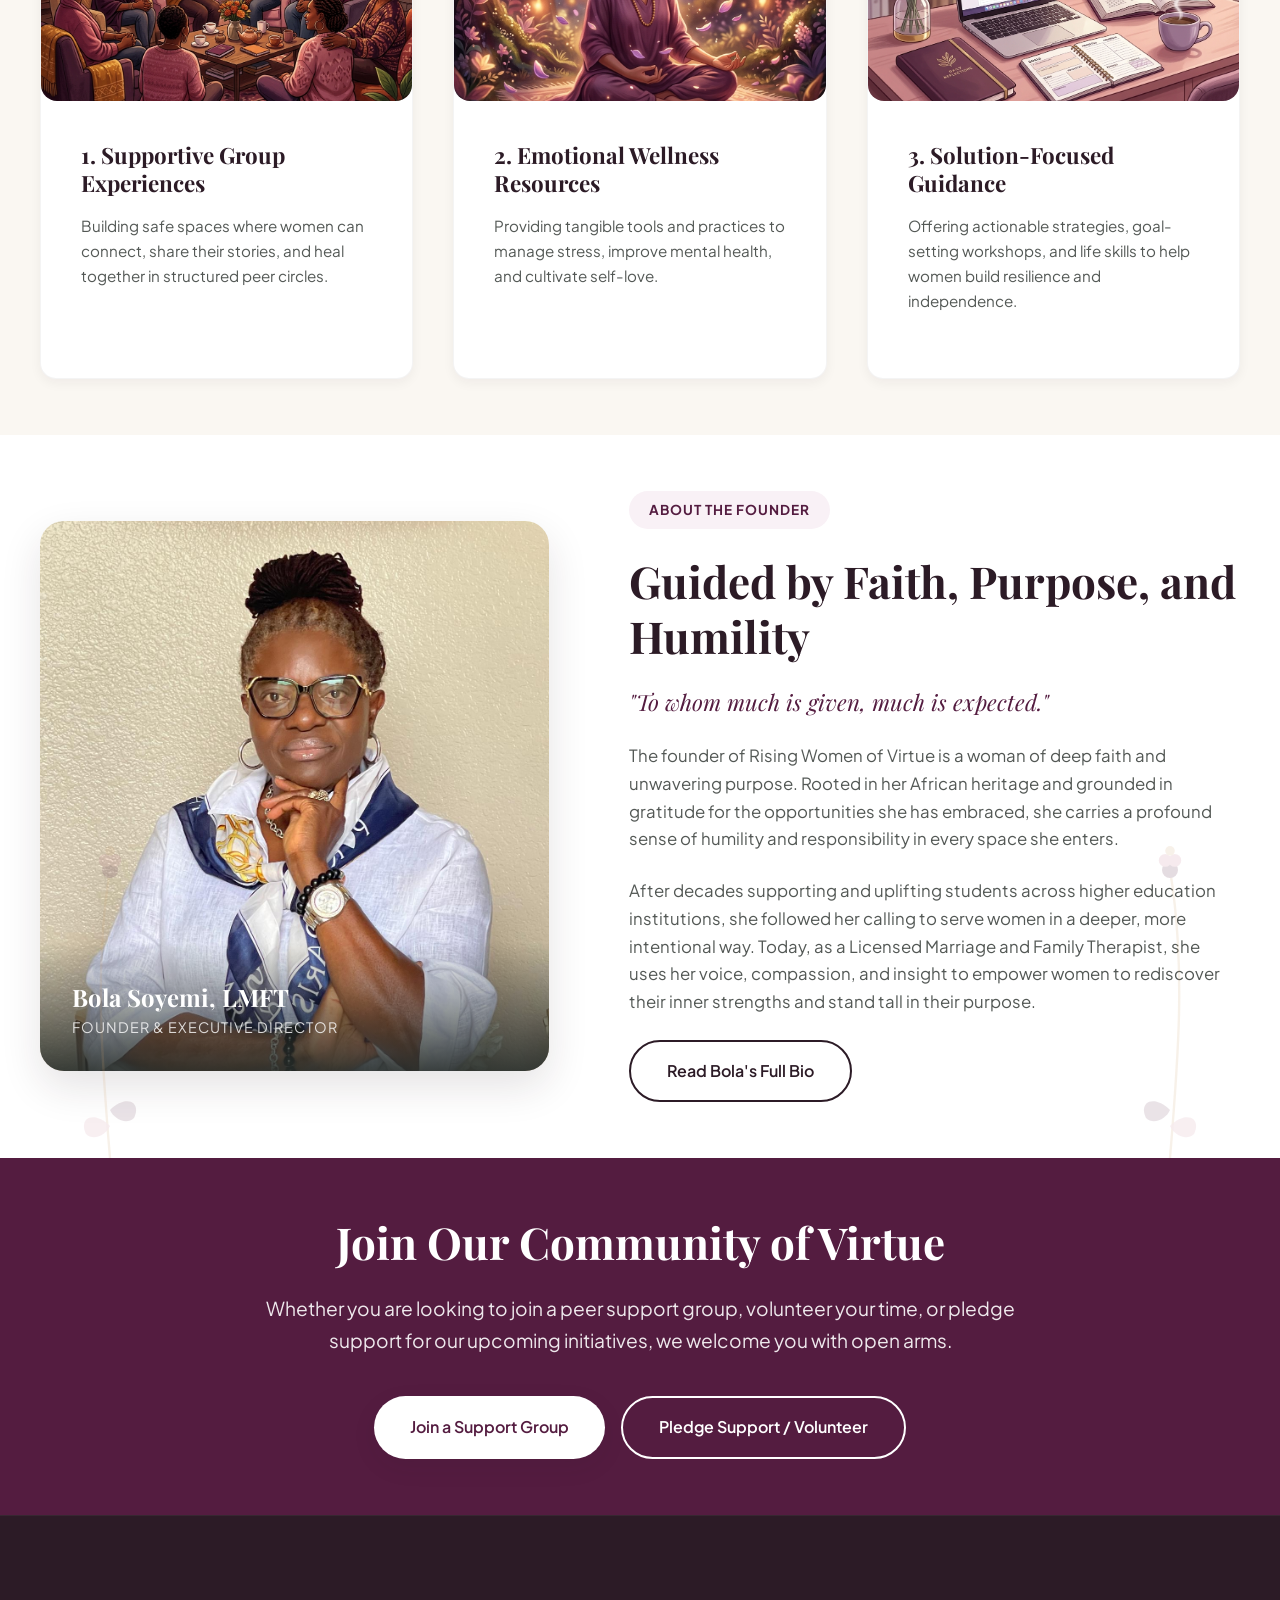
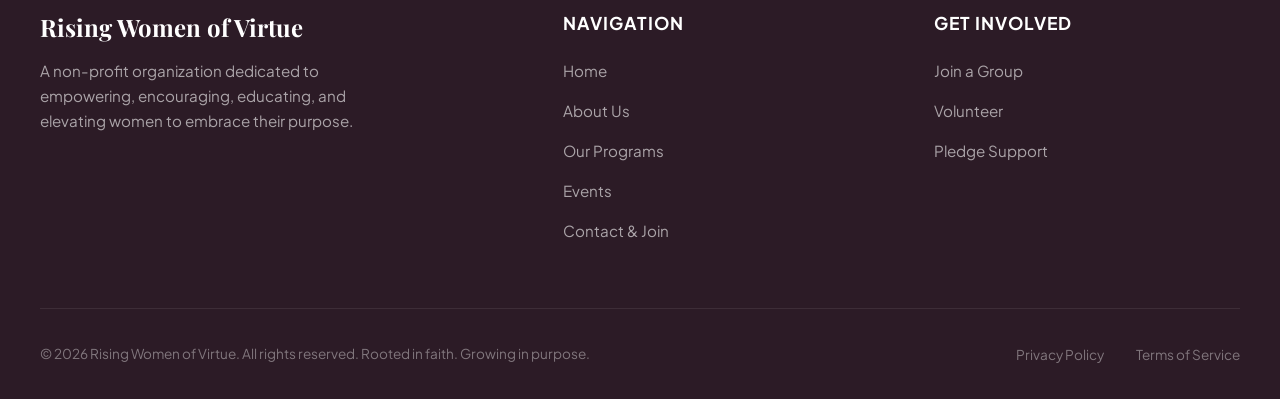
==== commit 37ef040b: "Add Upcoming Events page powered by Google Sheets" ====
--- a/index.html
+++ b/index.html
@@ -26,6 +26,7 @@
         <li><a href="index.html" class="nav-link active">Home</a></li>
         <li><a href="about.html" class="nav-link">About Us</a></li>
         <li><a href="programs.html" class="nav-link">Our Programs</a></li>
+        <li><a href="events.html" class="nav-link">Events</a></li>
         <li><a href="contact.html" class="nav-link">Contact</a></li>
         <li><a href="contact.html?interest=ngo" class="nav-cta">Join a Group</a></li>
       </ul>
@@ -91,7 +92,7 @@
       <p>Offering accessible, low-barrier, and trauma-informed care through three core pillars:</p>
     </div>
 
-    <div class="services-grid" style="grid-template-columns: repeat(3, 1fr);">
+    <div class="services-grid">
       
       <div class="service-card fade-in-element visible">
         <div class="image-card-wrapper">
@@ -193,6 +194,7 @@
           <li><a href="index.html">Home</a></li>
           <li><a href="about.html">About Us</a></li>
           <li><a href="programs.html">Our Programs</a></li>
+          <li><a href="events.html">Events</a></li>
           <li><a href="contact.html">Contact & Join</a></li>
         </ul>
       </div>
--- a/css/styles.css
+++ b/css/styles.css
@@ -486,23 +486,34 @@
 
 .portal-features {
   list-style: none;
-  margin-bottom: 2.5rem;
+  margin-bottom: 2rem;
   display: flex;
   flex-direction: column;
-  gap: 0.85rem;
+  gap: 1rem;
 }
 
 .portal-features li {
-  display: flex;
-  align-items: center;
-  gap: 0.75rem;
-  font-weight: 500;
-  font-size: 1rem;
+  position: relative;
+  padding-left: 1.6rem;
+  font-weight: 400;
+  font-size: 1.05rem;
+  line-height: 1.65;
+  color: rgba(40, 46, 43, 0.85);
 }
 
 .portal-features li::before {
   content: "✦";
+  position: absolute;
+  left: 0;
+  top: 0.15rem;
   font-size: 0.85rem;
+  color: var(--color-gold);
+}
+
+.portal-features li strong {
+  font-weight: 700;
+  color: var(--color-dark);
+  margin-right: 0.35rem;
 }
 
 .portal-ngo .portal-features li::before {
@@ -902,6 +913,19 @@
 }
 
 /* Forms styling */
+.form-row {
+  display: grid;
+  grid-template-columns: 1fr 1fr;
+  gap: 1rem;
+}
+
+@media (max-width: 576px) {
+  .form-row {
+    grid-template-columns: 1fr;
+    gap: 0;
+  }
+}
+
 .form-group {
   margin-bottom: 1.5rem;
 }
@@ -1276,3 +1300,274 @@
 .image-card-wrapper:hover .image-card-zoom {
   transform: scale(1.08);
 }
+
+/* ==========================================================================
+   Mobile Optimization & Responsive Layout Enhancements
+   ========================================================================== */
+
+/* Prevent horizontal body overflow & lock scroll when menu open */
+body.menu-open {
+  overflow: hidden !important;
+  touch-action: none;
+}
+
+/* Navigation Backdrop Overlay for Mobile */
+.nav-backdrop {
+  position: fixed;
+  top: 0;
+  left: 0;
+  width: 100vw;
+  height: 100vh;
+  background: rgba(43, 26, 36, 0.5);
+  backdrop-filter: blur(4px);
+  -webkit-backdrop-filter: blur(4px);
+  z-index: 999;
+  opacity: 0;
+  pointer-events: none;
+  transition: opacity 0.3s ease;
+}
+
+.nav-backdrop.active {
+  opacity: 1;
+  pointer-events: auto;
+}
+
+/* Tablet & Mobile Breakpoints (<= 992px) */
+@media (max-width: 992px) {
+  .navbar {
+    padding: 1rem 1.25rem;
+  }
+  
+  .logo-main {
+    font-size: 1.1rem;
+  }
+  
+  .logo-sub {
+    font-size: 0.65rem;
+    letter-spacing: 1px;
+  }
+  
+  .logo-img {
+    width: 40px;
+    height: 40px;
+  }
+  
+  .nav-menu {
+    width: 85%;
+    max-width: 320px;
+    padding: 5rem 2rem 3rem;
+    align-items: flex-start;
+    gap: 1.75rem;
+  }
+  
+  .nav-link {
+    font-size: 1.1rem;
+    width: 100%;
+    padding: 0.5rem 0;
+  }
+  
+  .nav-cta {
+    width: 100%;
+    text-align: center;
+    margin-top: 1rem;
+    padding: 0.85rem 1.5rem;
+  }
+
+  .founder-grid {
+    grid-template-columns: 1fr;
+    gap: 2.5rem;
+  }
+
+  .founder-img {
+    height: 420px !important;
+    object-fit: cover;
+  }
+
+  .portal-grid,
+  .pillar-grid,
+  .services-grid,
+  .contact-container {
+    grid-template-columns: 1fr;
+    gap: 2rem;
+  }
+
+  .footer-grid {
+    grid-template-columns: 1fr;
+    gap: 2.5rem;
+  }
+}
+
+/* Smartphone Breakpoint (<= 768px) */
+@media (max-width: 768px) {
+  section {
+    padding: 2.75rem 1.25rem;
+  }
+
+  /* Fluid Headings for Mobile */
+  h1 {
+    font-size: clamp(2rem, 6.5vw, 2.75rem) !important;
+  }
+
+  h2 {
+    font-size: clamp(1.65rem, 5.5vw, 2.2rem) !important;
+  }
+
+  h3 {
+    font-size: clamp(1.25rem, 4.5vw, 1.6rem) !important;
+  }
+
+  p {
+    font-size: 1rem;
+    line-height: 1.6;
+  }
+
+  /* Hero Section Padding & Heights */
+  .hero-home,
+  .hero-ngo,
+  .hero-therapy {
+    padding-top: 7.5rem !important;
+    padding-bottom: 3.5rem !important;
+  }
+
+  .hero-reveal {
+    padding: 2rem 1.25rem !important;
+    margin: 0 0.5rem !important;
+    border-radius: var(--border-radius-md) !important;
+  }
+
+  .hero-reveal h1 {
+    font-size: 2.1rem !important;
+  }
+
+  .hero-reveal .subtitle {
+    font-size: 1rem !important;
+  }
+
+  /* Founder Profile on Mobile */
+  .founder-img {
+    height: 360px !important;
+  }
+
+  .founder-caption {
+    padding: 1.5rem 1.25rem 1.25rem;
+  }
+
+  .founder-caption h3 {
+    font-size: 1.3rem;
+  }
+
+  .founder-text-content h2 {
+    font-size: 1.85rem !important;
+  }
+
+  .founder-text-content .quote {
+    font-size: 1.15rem;
+  }
+
+  /* Cards & Glass Containers */
+  .portal-content {
+    padding: 2rem 1.5rem 1.75rem;
+  }
+
+  .portal-content h2 {
+    font-size: 1.75rem;
+  }
+
+  .pillar-card {
+    padding: 2rem 1.5rem;
+  }
+
+  .glass-card {
+    padding: 1.75rem 1.25rem;
+  }
+
+  .philosophy-banner {
+    padding: 4rem 1.25rem;
+  }
+
+  .philosophy-content h2 {
+    font-size: 1.85rem !important;
+  }
+
+  .philosophy-content p {
+    font-size: 1.05rem;
+  }
+
+  /* Form Elements Touch Target & Prevention of iOS Zoom */
+  .form-control, select, textarea {
+    font-size: 16px !important; /* Prevents auto zoom on iOS Safari */
+    padding: 0.85rem 1rem;
+  }
+
+  .btn {
+    width: 100%;
+    padding: 0.9rem 1.5rem;
+    font-size: 0.95rem;
+  }
+
+  .river-divider svg {
+    height: 45px;
+  }
+
+  .lavender-stem-decor {
+    width: 110px;
+    height: 200px;
+  }
+
+  .footer-bottom {
+    flex-direction: column;
+    text-align: center;
+    gap: 1rem;
+  }
+
+  .footer-legal-links {
+    justify-content: center;
+  }
+}
+
+/* Small Smartphone Breakpoint (<= 480px) */
+@media (max-width: 480px) {
+  section {
+    padding: 2.25rem 1rem;
+  }
+
+  .navbar {
+    padding: 0.85rem 1rem;
+  }
+
+  .logo-main {
+    font-size: 1rem;
+  }
+
+  .logo-sub {
+    display: none; /* Hide subtitle on tiny screens for clean header space */
+  }
+
+  .hero-reveal {
+    padding: 1.5rem 1rem !important;
+  }
+
+  .hero-reveal h1 {
+    font-size: 1.85rem !important;
+  }
+
+  .founder-img {
+    height: 320px !important;
+  }
+
+  .image-card-zoom {
+    height: 200px;
+  }
+
+  .pillar-icon {
+    width: 42px;
+    height: 42px;
+    font-size: 1.1rem;
+    margin-bottom: 1.25rem;
+  }
+
+  .river-divider svg {
+    height: 30px;
+  }
+}
+
